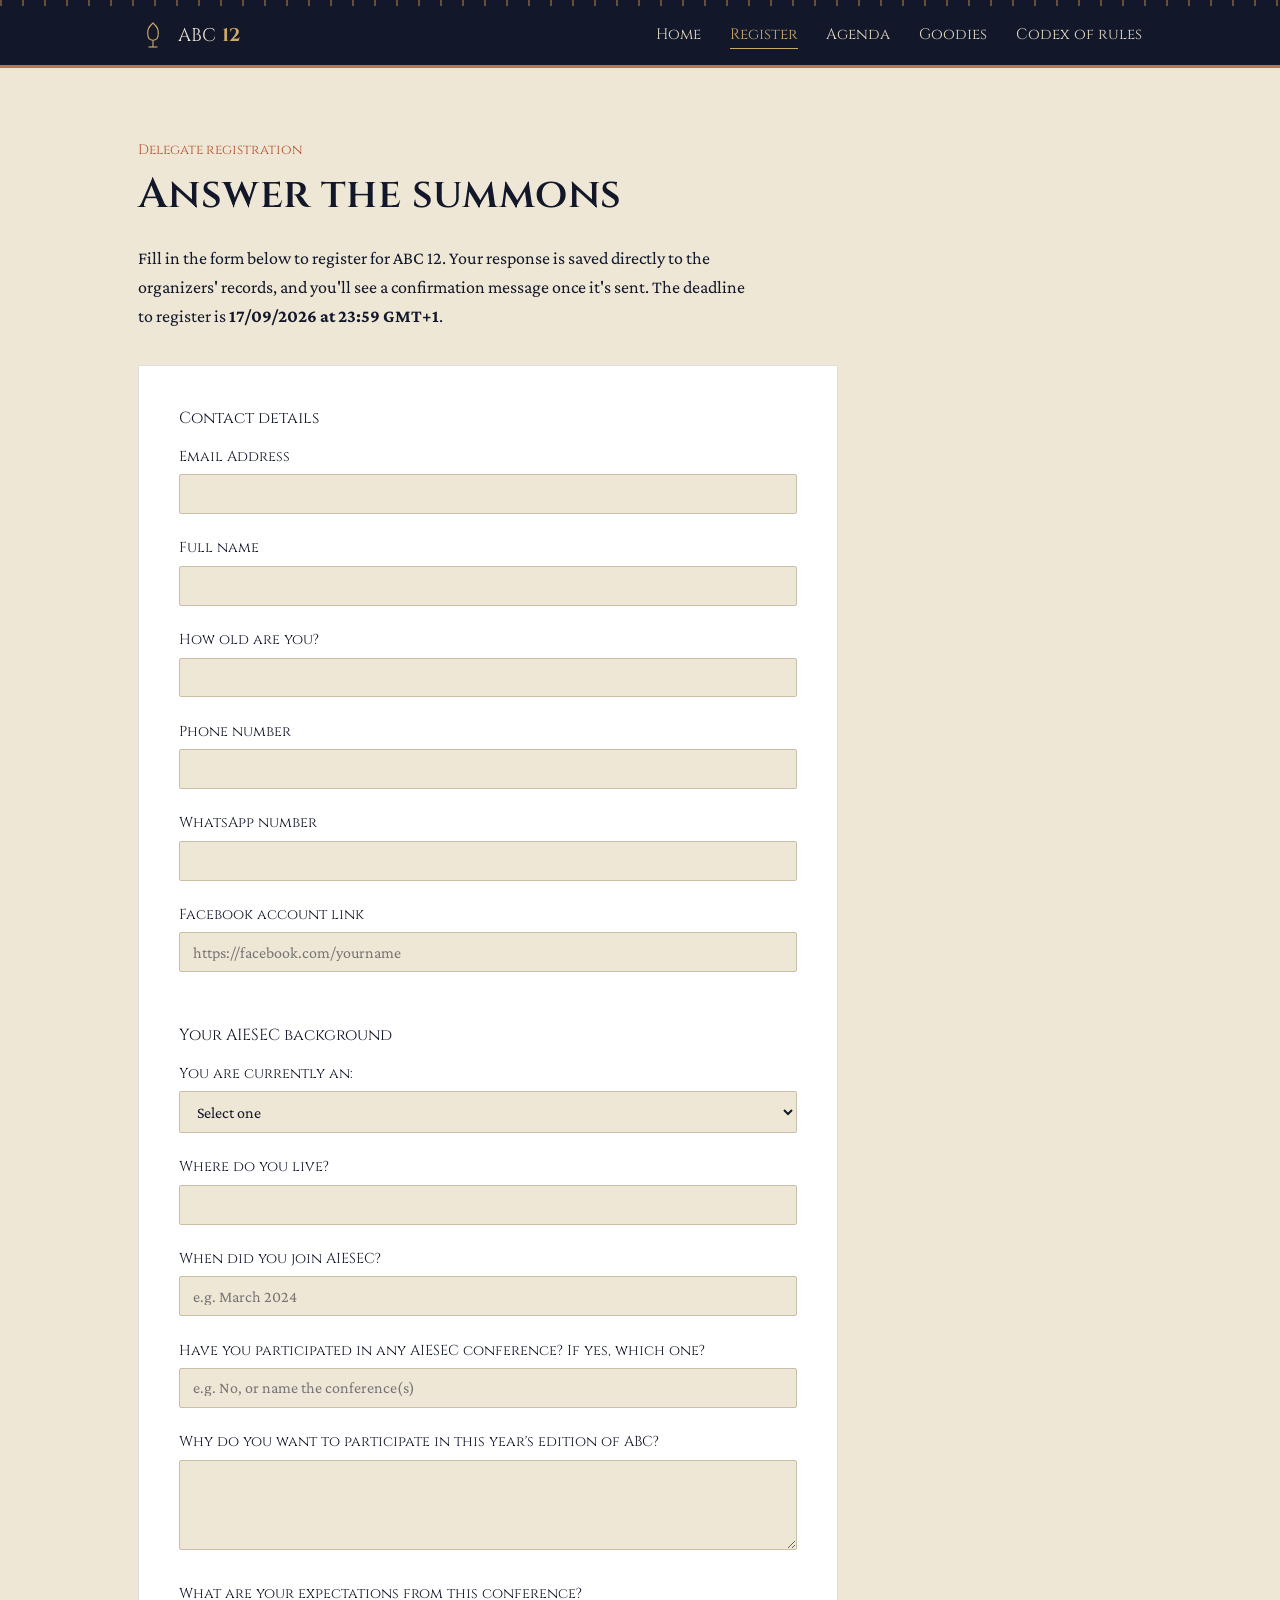
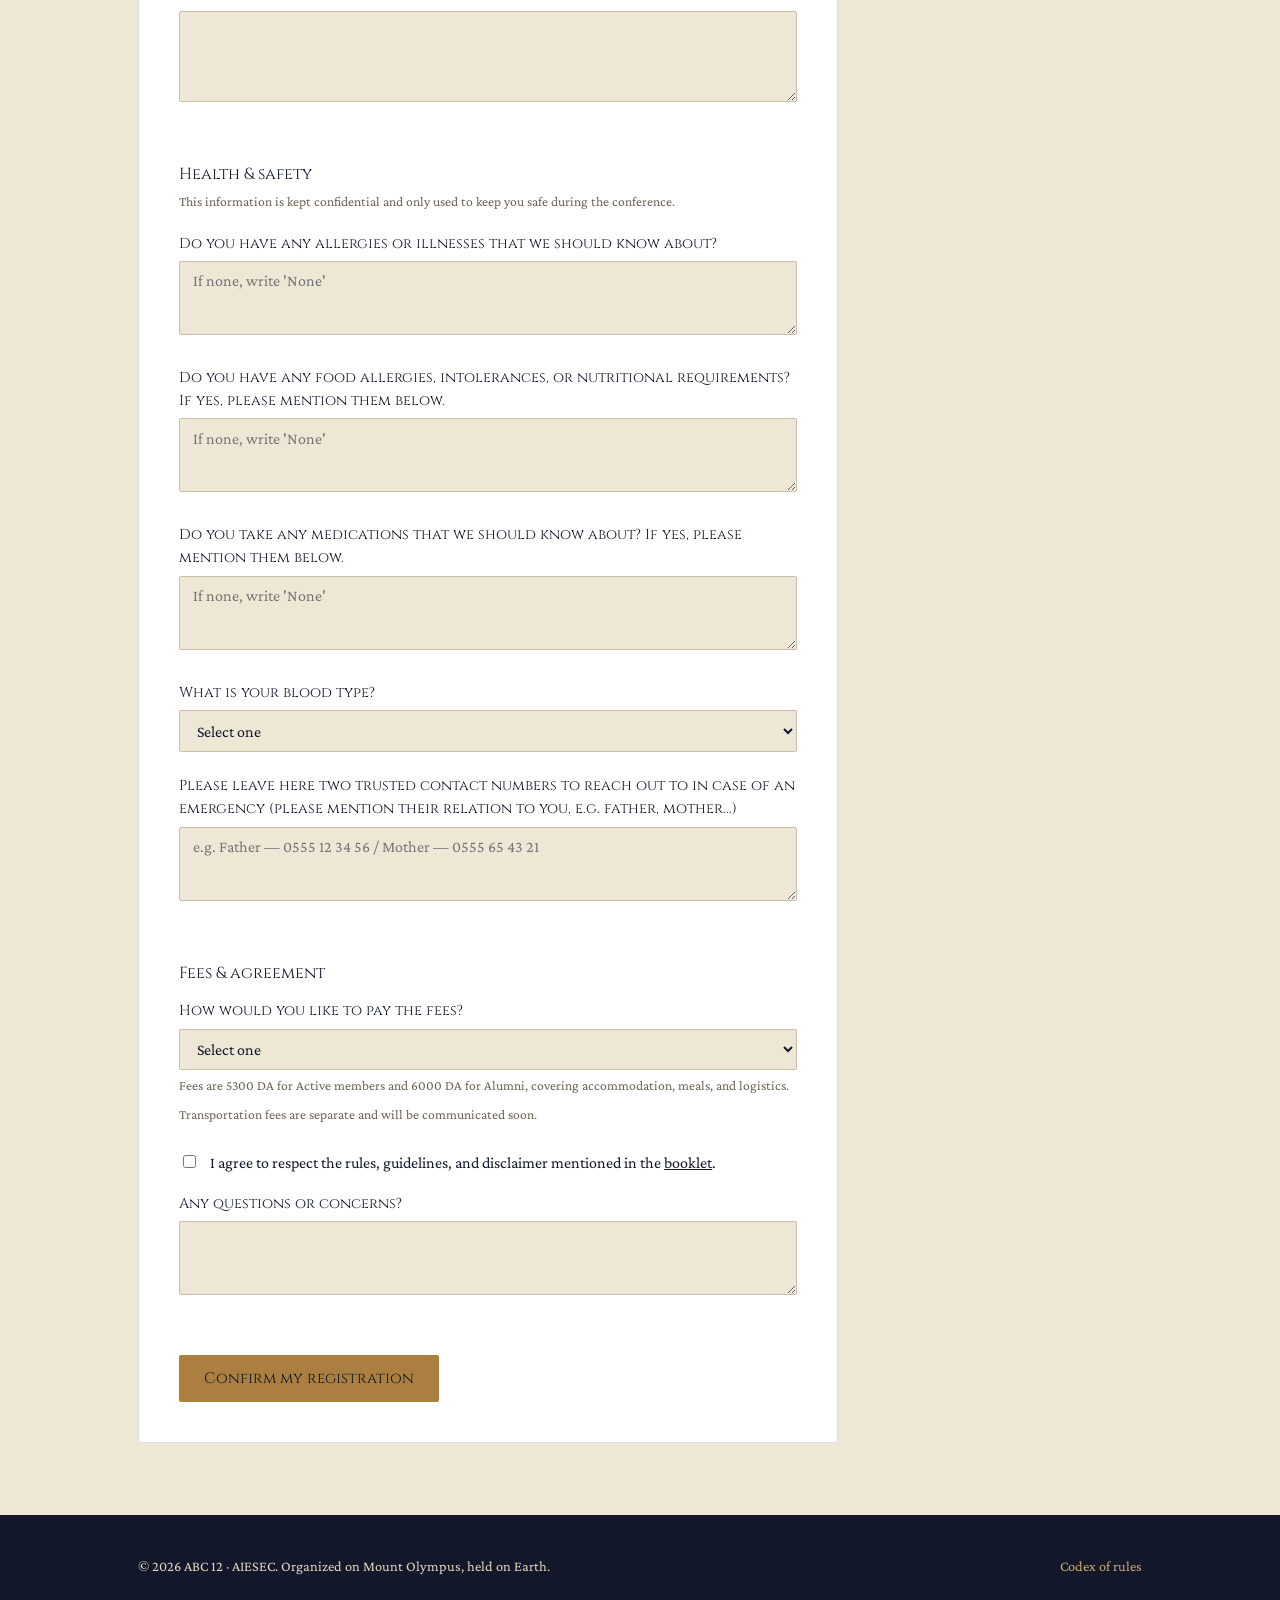
==== register.html @ e1f5e0d1 "Add files via upload" ====
<!DOCTYPE html>
<html lang="en">
<head>
<meta charset="UTF-8">
<meta name="viewport" content="width=device-width, initial-scale=1.0">
<title>Register — ABC 12</title>
<meta name="description" content="Register as a delegate for ABC 12: personal details, AIESEC background, health and emergency info, and your agreement to the booklet's rules.">
<link rel="preconnect" href="https://fonts.googleapis.com">
<link href="https://fonts.googleapis.com/css2?family=Cinzel:wght@500;600;700&family=Crimson+Pro:ital,wght@0,400;0,500;1,400&display=swap" rel="stylesheet">
<link rel="stylesheet" href="style.css">
</head>
<body>

<header class="site-header">
  <div class="frieze-bar"></div>
  <div class="nav-row">
    <a href="index.html" class="brand">
      <svg width="30" height="30" viewBox="0 0 40 40" fill="none" xmlns="http://www.w3.org/2000/svg">
        <path d="M20 4C13 10 13 14 13 18C13 24 16 27 20 27C24 27 27 24 27 18C27 14 27 10 20 4Z" stroke="#cda868" stroke-width="1.5"/>
        <path d="M20 27V36" stroke="#cda868" stroke-width="1.5"/>
        <path d="M14 36H26" stroke="#cda868" stroke-width="1.5"/>
      </svg>
      <span class="brand-name">ABC <strong>12</strong></span>
    </a>
    <button class="nav-toggle" aria-expanded="false" aria-controls="primary-nav">Menu</button>
    <ul class="nav-links" id="primary-nav">
      <li><a href="index.html">Home</a></li>
      <li><a href="register.html" aria-current="page">Register</a></li>
      <li><a href="agenda.html">Agenda</a></li>
      <li><a href="store.html">Goodies</a></li>
      <li><a href="rules.html">Codex of rules</a></li>
    </ul>
  </div>
</header>

<section>
  <div class="container">
    <div class="section-head">
      <span class="eyebrow">Delegate registration</span>
      <h1 style="font-size:clamp(1.8rem,4vw,2.6rem);">Answer the summons</h1>
      <p>Fill in the form below to register for ABC 12. Your response is saved directly to the organizers' records, and you'll see a confirmation message once it's sent. The deadline to register is <strong>17/09/2026 at 23:59 GMT+1</strong>.</p>
    </div>

    <form id="registration-form" class="form-card" novalidate>

      <fieldset>
        <legend>Contact details</legend>
        <div class="field">
          <label for="email">Email Address</label>
          <input type="email" id="email" name="email" required autocomplete="email">
        </div>
        <div class="field">
          <label for="fullName">Full name</label>
          <input type="text" id="fullName" name="fullName" required autocomplete="name">
        </div>
        <div class="field">
          <label for="age">How old are you?</label>
          <input type="number" id="age" name="age" min="15" max="99" required inputmode="numeric">
        </div>
        <div class="field">
          <label for="phone">Phone number</label>
          <input type="tel" id="phone" name="phone" required autocomplete="tel">
        </div>
        <div class="field">
          <label for="whatsapp">WhatsApp number</label>
          <input type="tel" id="whatsapp" name="whatsapp" required>
        </div>
        <div class="field">
          <label for="facebook">Facebook account link</label>
          <input type="text" id="facebook" name="facebook" placeholder="https://facebook.com/yourname" required>
        </div>
      </fieldset>

      <fieldset>
        <legend>Your AIESEC background</legend>
        <div class="field">
          <label for="currentStatus">You are currently an:</label>
          <select id="currentStatus" name="currentStatus" required>
            <option value="" disabled selected>Select one</option>
            <option value="Active Member">Active Member</option>
            <option value="Team Leader/Manager">Team Leader/Manager</option>
            <option value="Local Committee President/Vice President">Local Committee President/Vice President</option>
            <option value="Alumnus/Alumna">Alumnus/Alumna</option>
            <option value="Other">Other</option>
          </select>
        </div>
        <div class="field">
          <label for="location">Where do you live?</label>
          <input type="text" id="location" name="location" required>
        </div>
        <div class="field">
          <label for="joinDate">When did you join AIESEC?</label>
          <input type="text" id="joinDate" name="joinDate" placeholder="e.g. March 2024" required>
        </div>
        <div class="field">
          <label for="previousConference">Have you participated in any AIESEC conference? If yes, which one?</label>
          <input type="text" id="previousConference" name="previousConference" placeholder="e.g. No, or name the conference(s)">
        </div>
        <div class="field">
          <label for="whyParticipate">Why do you want to participate in this year's edition of ABC?</label>
          <textarea id="whyParticipate" name="whyParticipate" rows="4" required></textarea>
        </div>
        <div class="field">
          <label for="expectations">What are your expectations from this conference?</label>
          <textarea id="expectations" name="expectations" rows="4" required></textarea>
        </div>
      </fieldset>

      <fieldset>
        <legend>Health &amp; safety</legend>
        <p class="hint" style="margin-top:-0.6rem; margin-bottom:1.2rem;">This information is kept confidential and only used to keep you safe during the conference.</p>
        <div class="field">
          <label for="allergiesIllnesses">Do you have any allergies or illnesses that we should know about?</label>
          <textarea id="allergiesIllnesses" name="allergiesIllnesses" rows="3" placeholder="If none, write 'None'"></textarea>
        </div>
        <div class="field">
          <label for="foodAllergies">Do you have any food allergies, intolerances, or nutritional requirements? If yes, please mention them below.</label>
          <textarea id="foodAllergies" name="foodAllergies" rows="3" placeholder="If none, write 'None'"></textarea>
        </div>
        <div class="field">
          <label for="medications">Do you take any medications that we should know about? If yes, please mention them below.</label>
          <textarea id="medications" name="medications" rows="3" placeholder="If none, write 'None'"></textarea>
        </div>
        <div class="field">
          <label for="bloodType">What is your blood type?</label>
          <select id="bloodType" name="bloodType">
            <option value="" disabled selected>Select one</option>
            <option value="A+">A+</option>
            <option value="A-">A-</option>
            <option value="B+">B+</option>
            <option value="B-">B-</option>
            <option value="AB+">AB+</option>
            <option value="AB-">AB-</option>
            <option value="O+">O+</option>
            <option value="O-">O-</option>
            <option value="I don't know">I don't know</option>
          </select>
        </div>
        <div class="field">
          <label for="emergencyContacts">Please leave here two trusted contact numbers to reach out to in case of an emergency (please mention their relation to you, e.g. father, mother...)</label>
          <textarea id="emergencyContacts" name="emergencyContacts" rows="3" required placeholder="e.g. Father — 0555 12 34 56 / Mother — 0555 65 43 21"></textarea>
        </div>
      </fieldset>

      <fieldset>
        <legend>Fees &amp; agreement</legend>
        <div class="field">
          <label for="paymentMethod">How would you like to pay the fees?</label>
          <select id="paymentMethod" name="paymentMethod" required>
            <option value="" disabled selected>Select one</option>
            <option value="Cash on arrival">Cash on arrival</option>
            <option value="Bank / CCP transfer">Bank / CCP transfer</option>
            <option value="Other">Other (we'll follow up)</option>
          </select>
          <span class="hint">Fees are 5300 DA for Active members and 6000 DA for Alumni, covering accommodation, meals, and logistics. Transportation fees are separate and will be communicated soon.</span>
        </div>
        <div class="check-row">
          <input type="checkbox" id="agreeRules" name="agreeRules" value="Yes" required>
          <label for="agreeRules">I agree to respect the rules, guidelines, and disclaimer mentioned in the <a href="https://canva.link/16y2qtwzbtka6yv" target="_blank" rel="noopener">booklet</a>.</label>
        </div>
        <div class="field">
          <label for="questionsConcerns">Any questions or concerns?</label>
          <textarea id="questionsConcerns" name="questionsConcerns" rows="3"></textarea>
        </div>
      </fieldset>

      <button type="submit" class="btn btn-primary">Confirm my registration</button>
      <p id="register-status" class="form-status" role="status" aria-live="polite"></p>
    </form>
  </div>
</section>

<footer class="site-footer">
  <div class="container">
    <span>© 2026 ABC 12 · AIESEC. Organized on Mount Olympus, held on Earth.</span>
    <span><a href="rules.html">Codex of rules</a></span>
  </div>
</footer>

<script src="script.js"></script>
</body>
</html>
---- style.css ----
/* ============================================================
   ABC CONFERENCE — "TWELVE LABORS" DESIGN SYSTEM
   ============================================================ */

:root {
  /* Color */
  --ink: #12182a;          /* near-black Aegean night */
  --ink-soft: #1f2a44;     /* lighter navy for panels */
  --marble: #efe7d6;       /* aged marble / parchment */
  --marble-dim: #e2d8c1;
  --bronze: #ab7f3f;       /* bronze / gold leaf */
  --bronze-light: #cda868;
  --clay: #b5502d;         /* attic pottery terracotta, used sparingly */
  --laurel: #4c5c3c;       /* olive laurel green */
  --ink-line: rgba(18, 24, 42, 0.14);
  --marble-line: rgba(239, 231, 214, 0.18);

  /* Type */
  --font-display: "Cinzel", "Times New Roman", serif;
  --font-body: "Crimson Pro", Georgia, serif;
  --font-ui: "Cinzel", serif;

  /* Layout */
  --max-width: 1100px;
  --gutter: clamp(1.25rem, 4vw, 3rem);
  --radius: 2px;
}

* { box-sizing: border-box; }

html {
  scroll-behavior: smooth;
}

@media (prefers-reduced-motion: reduce) {
  html { scroll-behavior: auto; }
  * { animation-duration: 0.01ms !important; transition-duration: 0.01ms !important; }
}

body {
  margin: 0;
  background: var(--marble);
  color: var(--ink);
  font-family: var(--font-body);
  font-size: 1.125rem;
  line-height: 1.6;
  -webkit-font-smoothing: antialiased;
}

h1, h2, h3, h4 {
  font-family: var(--font-display);
  font-weight: 600;
  line-height: 1.15;
  margin: 0 0 0.6em 0;
  letter-spacing: 0.01em;
}

h1 { font-size: clamp(2.2rem, 5vw, 3.6rem); }
h2 { font-size: clamp(1.6rem, 3vw, 2.3rem); }
h3 { font-size: 1.35rem; }

p { max-width: 68ch; }

a { color: inherit; }

.container {
  max-width: var(--max-width);
  margin: 0 auto;
  padding: 0 var(--gutter);
}

/* ---------------- Header / Frieze Nav ---------------- */

.site-header {
  background: var(--ink);
  color: var(--marble);
  border-bottom: 3px solid var(--bronze);
  position: sticky;
  top: 0;
  z-index: 40;
}

.frieze-bar {
  height: 6px;
  background: repeating-linear-gradient(
    90deg,
    var(--bronze) 0px, var(--bronze) 2px,
    transparent 2px, transparent 22px
  );
  opacity: 0.55;
}

.nav-row {
  display: flex;
  align-items: center;
  justify-content: space-between;
  padding: 0.9rem var(--gutter);
  max-width: var(--max-width);
  margin: 0 auto;
  gap: 1rem;
}

.brand {
  display: flex;
  align-items: center;
  gap: 0.6rem;
  text-decoration: none;
  color: var(--marble);
  font-family: var(--font-ui);
  font-size: 1.15rem;
  letter-spacing: 0.02em;
}

.brand svg { flex-shrink: 0; }

.brand-name strong { color: var(--bronze-light); }

.nav-links {
  display: flex;
  gap: 1.8rem;
  list-style: none;
  margin: 0;
  padding: 0;
  font-family: var(--font-ui);
  font-size: 0.95rem;
}

.nav-links a {
  text-decoration: none;
  color: var(--marble-dim);
  border-bottom: 1px solid transparent;
  padding-bottom: 3px;
  transition: color 0.15s ease, border-color 0.15s ease;
}

.nav-links a:hover,
.nav-links a:focus-visible {
  color: var(--bronze-light);
  border-color: var(--bronze-light);
}

.nav-links a[aria-current="page"] {
  color: var(--bronze-light);
  border-color: var(--bronze-light);
}

.nav-toggle {
  display: none;
  background: none;
  border: 1px solid var(--marble-line);
  color: var(--marble);
  padding: 0.4rem 0.6rem;
  font-family: var(--font-ui);
  border-radius: var(--radius);
}

@media (max-width: 720px) {
  .nav-toggle { display: inline-block; }
  .nav-links {
    display: none;
    flex-direction: column;
    gap: 1rem;
    padding: 1rem var(--gutter) 1.4rem;
  }
  .nav-links.open { display: flex; }
}

/* ---------------- Hero ---------------- */

.hero {
  position: relative;
  background: linear-gradient(180deg, #0d1120 0%, var(--ink) 55%, var(--ink-soft) 100%);
  color: var(--marble);
  overflow: hidden;
  padding: clamp(3rem, 8vw, 6rem) 0 clamp(4rem, 10vw, 7rem);
}

.hero-inner {
  max-width: var(--max-width);
  margin: 0 auto;
  padding: 0 var(--gutter);
  position: relative;
  z-index: 2;
}

.hero-eyebrow-mark {
  display: inline-flex;
  align-items: center;
  gap: 0.5rem;
  color: var(--bronze-light);
  font-family: var(--font-ui);
  font-size: 0.85rem;
  margin-bottom: 1.2rem;
}

.hero h1 { max-width: 16ch; color: var(--marble); }

.hero .lede {
  color: var(--marble-dim);
  font-size: 1.25rem;
  max-width: 52ch;
  margin-top: 1rem;
}

.hero-actions {
  display: flex;
  gap: 1rem;
  flex-wrap: wrap;
  margin-top: 2rem;
}

.columns-row {
  position: absolute;
  bottom: 0; left: 0; right: 0;
  height: 46%;
  display: flex;
  justify-content: space-between;
  opacity: 0.5;
  pointer-events: none;
}

.columns-row svg { height: 100%; width: auto; }

/* ---------------- Buttons ---------------- */

.btn {
  display: inline-flex;
  align-items: center;
  gap: 0.5rem;
  font-family: var(--font-ui);
  font-size: 0.95rem;
  padding: 0.75rem 1.5rem;
  border-radius: var(--radius);
  text-decoration: none;
  border: 1px solid transparent;
  cursor: pointer;
  transition: transform 0.12s ease, background 0.15s ease, color 0.15s ease;
}

.btn:active { transform: translateY(1px); }

.btn-primary {
  background: var(--bronze);
  color: var(--ink);
}
.btn-primary:hover { background: var(--bronze-light); }

.btn-ghost {
  background: transparent;
  border-color: var(--marble-line);
  color: var(--marble);
}
.btn-ghost:hover { border-color: var(--bronze-light); color: var(--bronze-light); }

.btn-outline-dark {
  background: transparent;
  border-color: var(--ink);
  color: var(--ink);
}
.btn-outline-dark:hover { background: var(--ink); color: var(--marble); }

/* ---------------- Sections ---------------- */

section { padding: clamp(2.5rem, 6vw, 4.5rem) 0; }

.section-alt {
  background: var(--marble-dim);
}

.section-dark {
  background: var(--ink);
  color: var(--marble);
}
.section-dark p { color: var(--marble-dim); }
.section-dark h2, .section-dark h3 { color: var(--marble); }

.eyebrow {
  font-family: var(--font-ui);
  font-size: 0.85rem;
  color: var(--clay);
  display: block;
  margin-bottom: 0.6rem;
}

.section-head {
  max-width: 62ch;
  margin-bottom: 2.2rem;
}

/* ---------------- Cards / Grid ---------------- */

.grid {
  display: grid;
  gap: 1.5rem;
}
.grid-3 { grid-template-columns: repeat(3, 1fr); }
.grid-2 { grid-template-columns: repeat(2, 1fr); }

@media (max-width: 800px) {
  .grid-3, .grid-2 { grid-template-columns: 1fr; }
}

.card {
  background: var(--marble);
  border: 1px solid var(--ink-line);
  padding: 1.6rem;
  border-radius: var(--radius);
}

.section-dark .card {
  background: var(--ink-soft);
  border-color: var(--marble-line);
}

.card h3 { margin-bottom: 0.5rem; }
.card p { margin-bottom: 0; font-size: 1rem; }

/* ---------------- Forms ---------------- */

.form-card {
  background: #fff;
  border: 1px solid var(--ink-line);
  padding: clamp(1.5rem, 4vw, 2.5rem);
  border-radius: var(--radius);
  max-width: 700px;
}

fieldset {
  border: none;
  padding: 0;
  margin: 0 0 1.8rem 0;
}

legend {
  font-family: var(--font-ui);
  font-size: 1rem;
  color: var(--ink);
  padding: 0;
  margin-bottom: 0.8rem;
}

.field { margin-bottom: 1.4rem; }

label {
  display: block;
  font-family: var(--font-ui);
  font-size: 0.9rem;
  margin-bottom: 0.4rem;
  color: var(--ink);
}

.hint {
  font-size: 0.85rem;
  color: #6b6252;
  margin-top: 0.3rem;
}

input[type="text"],
input[type="email"],
input[type="tel"],
input[type="number"],
select,
textarea {
  width: 100%;
  font-family: var(--font-body);
  font-size: 1rem;
  padding: 0.65rem 0.8rem;
  border: 1px solid #c9bfa6;
  border-radius: var(--radius);
  background: var(--marble);
  color: var(--ink);
}

input:focus-visible, select:focus-visible, textarea:focus-visible,
a:focus-visible, button:focus-visible {
  outline: 2px solid var(--clay);
  outline-offset: 2px;
}

.choice-row {
  display: flex;
  gap: 1rem;
  flex-wrap: wrap;
}

.choice {
  flex: 1 1 200px;
  border: 1px solid #c9bfa6;
  border-radius: var(--radius);
  padding: 0.9rem 1rem;
  display: flex;
  align-items: flex-start;
  gap: 0.7rem;
  cursor: pointer;
  background: var(--marble);
}

.choice input { margin-top: 0.25rem; }

.choice strong { display: block; font-family: var(--font-ui); font-size: 0.95rem; }
.choice span.detail { display: block; font-size: 0.85rem; color: #6b6252; margin-top: 0.15rem; }

.choice:has(input:checked) {
  border-color: var(--clay);
  background: #fbf3e6;
}

.check-row {
  display: flex;
  gap: 0.7rem;
  align-items: flex-start;
  margin-bottom: 1rem;
}
.check-row input { margin-top: 0.3rem; }
.check-row label { font-family: var(--font-body); font-size: 1rem; margin-bottom: 0; }

.form-status {
  margin-top: 1.2rem;
  padding: 0.9rem 1rem;
  border-radius: var(--radius);
  font-size: 0.95rem;
  display: none;
}
.form-status.visible { display: block; }
.form-status.success { background: #eaf0e4; border: 1px solid var(--laurel); color: #3a4830; }
.form-status.error { background: #f6e6e0; border: 1px solid var(--clay); color: #7a3018; }
.form-status.loading { background: var(--marble-dim); border: 1px solid var(--ink-line); }

/* ---------------- Agenda path ---------------- */

.labor-path {
  display: grid;
  gap: 1.4rem;
}

.labor {
  display: grid;
  grid-template-columns: 72px 1fr;
  gap: 1.2rem;
  align-items: start;
  position: relative;
  padding-bottom: 1.4rem;
  border-bottom: 1px solid var(--ink-line);
}
.labor:last-child { border-bottom: none; }

.labor-medal {
  width: 56px;
  height: 56px;
  border-radius: 50%;
  border: 2px solid var(--bronze);
  display: flex;
  align-items: center;
  justify-content: center;
  font-family: var(--font-display);
  font-size: 1.1rem;
  color: var(--bronze);
  background: var(--ink);
  flex-shrink: 0;
}

.labor-time {
  font-family: var(--font-ui);
  font-size: 0.82rem;
  color: var(--clay);
  display: block;
  margin-bottom: 0.2rem;
}

.labor h3 { margin-bottom: 0.3rem; }
.labor p { margin-bottom: 0; font-size: 1rem; }

.day-toggle {
  display: inline-flex;
  border: 1px solid var(--ink);
  border-radius: var(--radius);
  overflow: hidden;
  margin-bottom: 2rem;
}

.day-toggle button {
  font-family: var(--font-ui);
  font-size: 0.9rem;
  padding: 0.6rem 1.4rem;
  background: transparent;
  border: none;
  cursor: pointer;
  color: var(--ink);
}

.day-toggle button.active {
  background: var(--ink);
  color: var(--marble);
}

/* ---------------- Store ---------------- */

.item-card {
  background: #fff;
  border: 1px solid var(--ink-line);
  border-radius: var(--radius);
  overflow: hidden;
  display: flex;
  flex-direction: column;
}

.item-art {
  aspect-ratio: 4/3;
  background: linear-gradient(135deg, var(--ink) 0%, var(--ink-soft) 100%);
  display: flex;
  align-items: center;
  justify-content: center;
  color: var(--bronze-light);
}

.item-body { padding: 1.1rem 1.2rem 1.3rem; display: flex; flex-direction: column; gap: 0.4rem; flex: 1; }
.item-price { font-family: var(--font-ui); color: var(--clay); font-size: 1rem; }
.item-body p { font-size: 0.95rem; margin: 0; }

.qty-row {
  margin-top: auto;
  display: flex;
  align-items: center;
  gap: 0.6rem;
  padding-top: 0.8rem;
}
.qty-row label { margin: 0; font-size: 0.85rem; }
.qty-row input { width: 4.5rem; }

/* ---------------- Footer ---------------- */

.site-footer {
  background: var(--ink);
  color: var(--marble-dim);
  padding: 2.5rem 0;
  font-size: 0.9rem;
}
.site-footer .container {
  display: flex;
  justify-content: space-between;
  flex-wrap: wrap;
  gap: 1rem;
}
.site-footer a { color: var(--bronze-light); text-decoration: none; }

/* ---------------- Utility ---------------- */

.text-center { text-align: center; margin-left: auto; margin-right: auto; }
.mt-0 { margin-top: 0; }
.visually-hidden {
  position: absolute; width: 1px; height: 1px; overflow: hidden;
  clip: rect(0,0,0,0); white-space: nowrap; border: 0; padding: 0; margin: -1px;
}
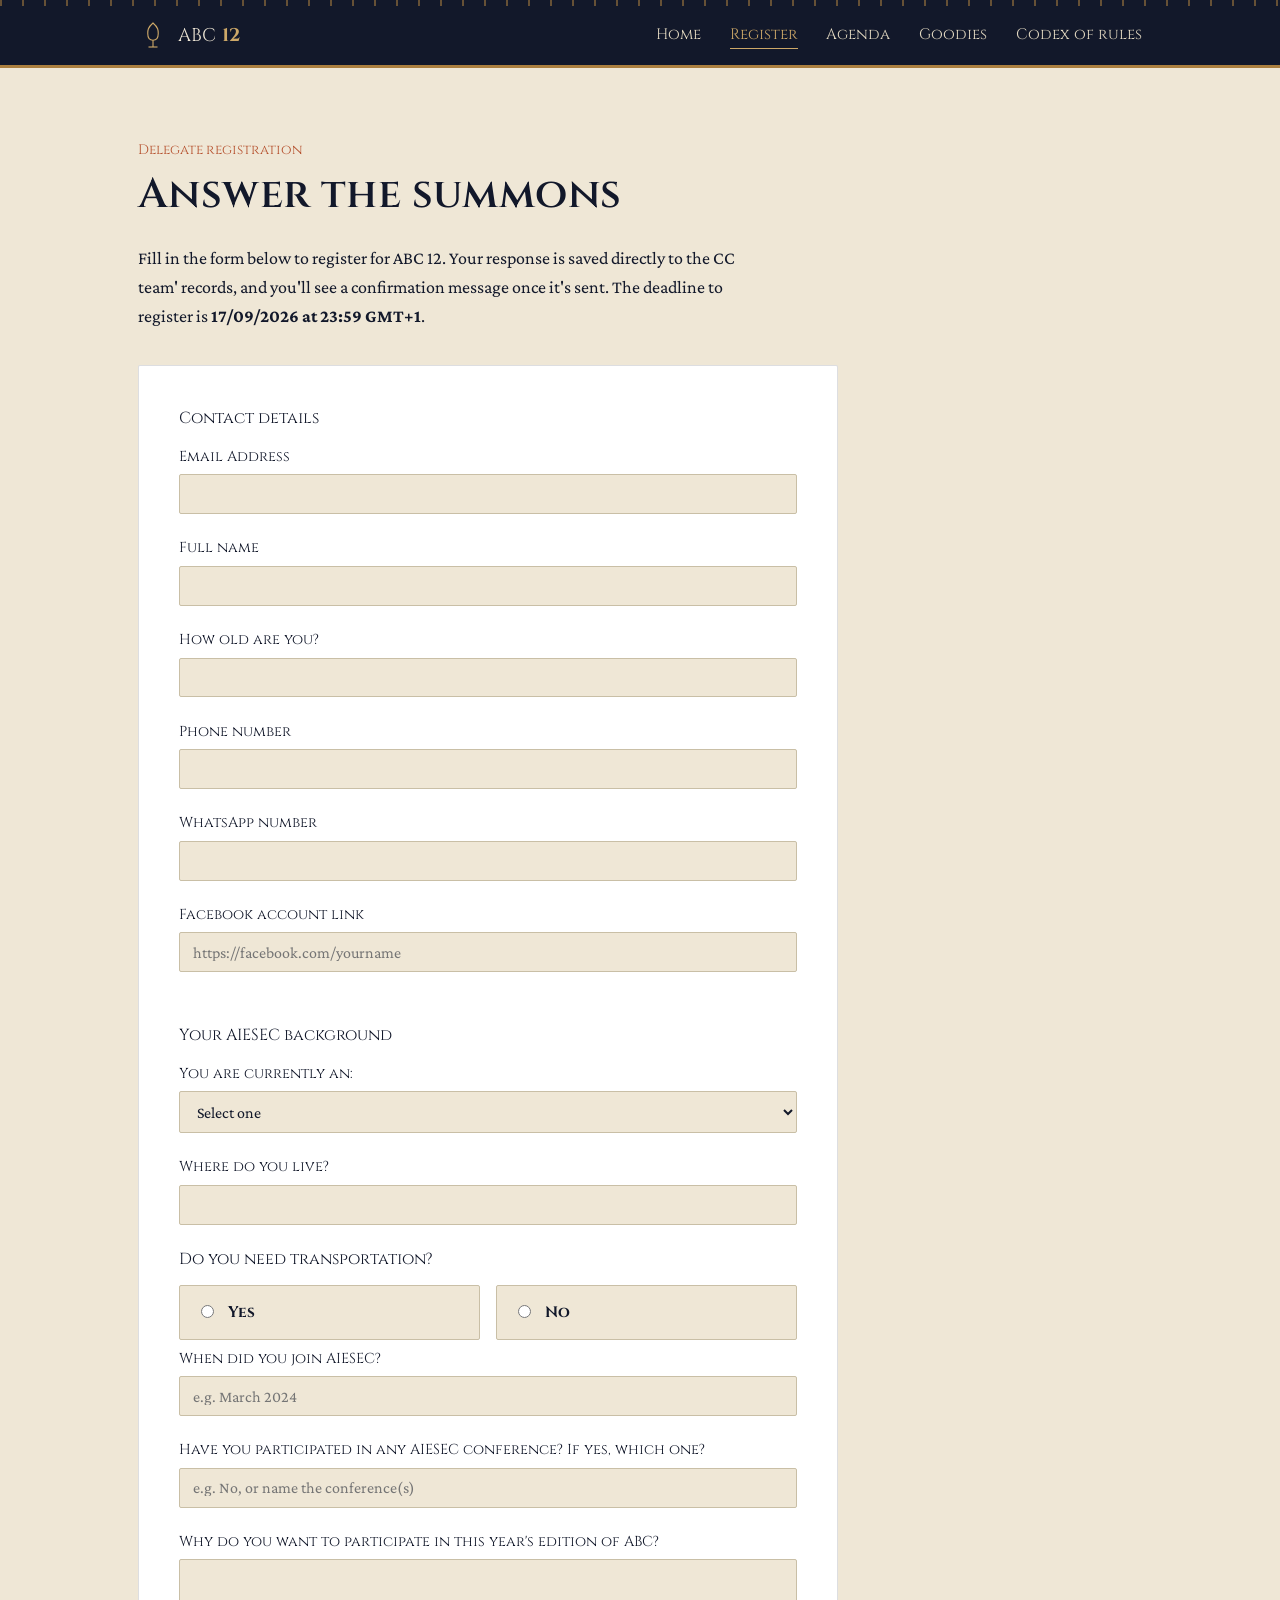
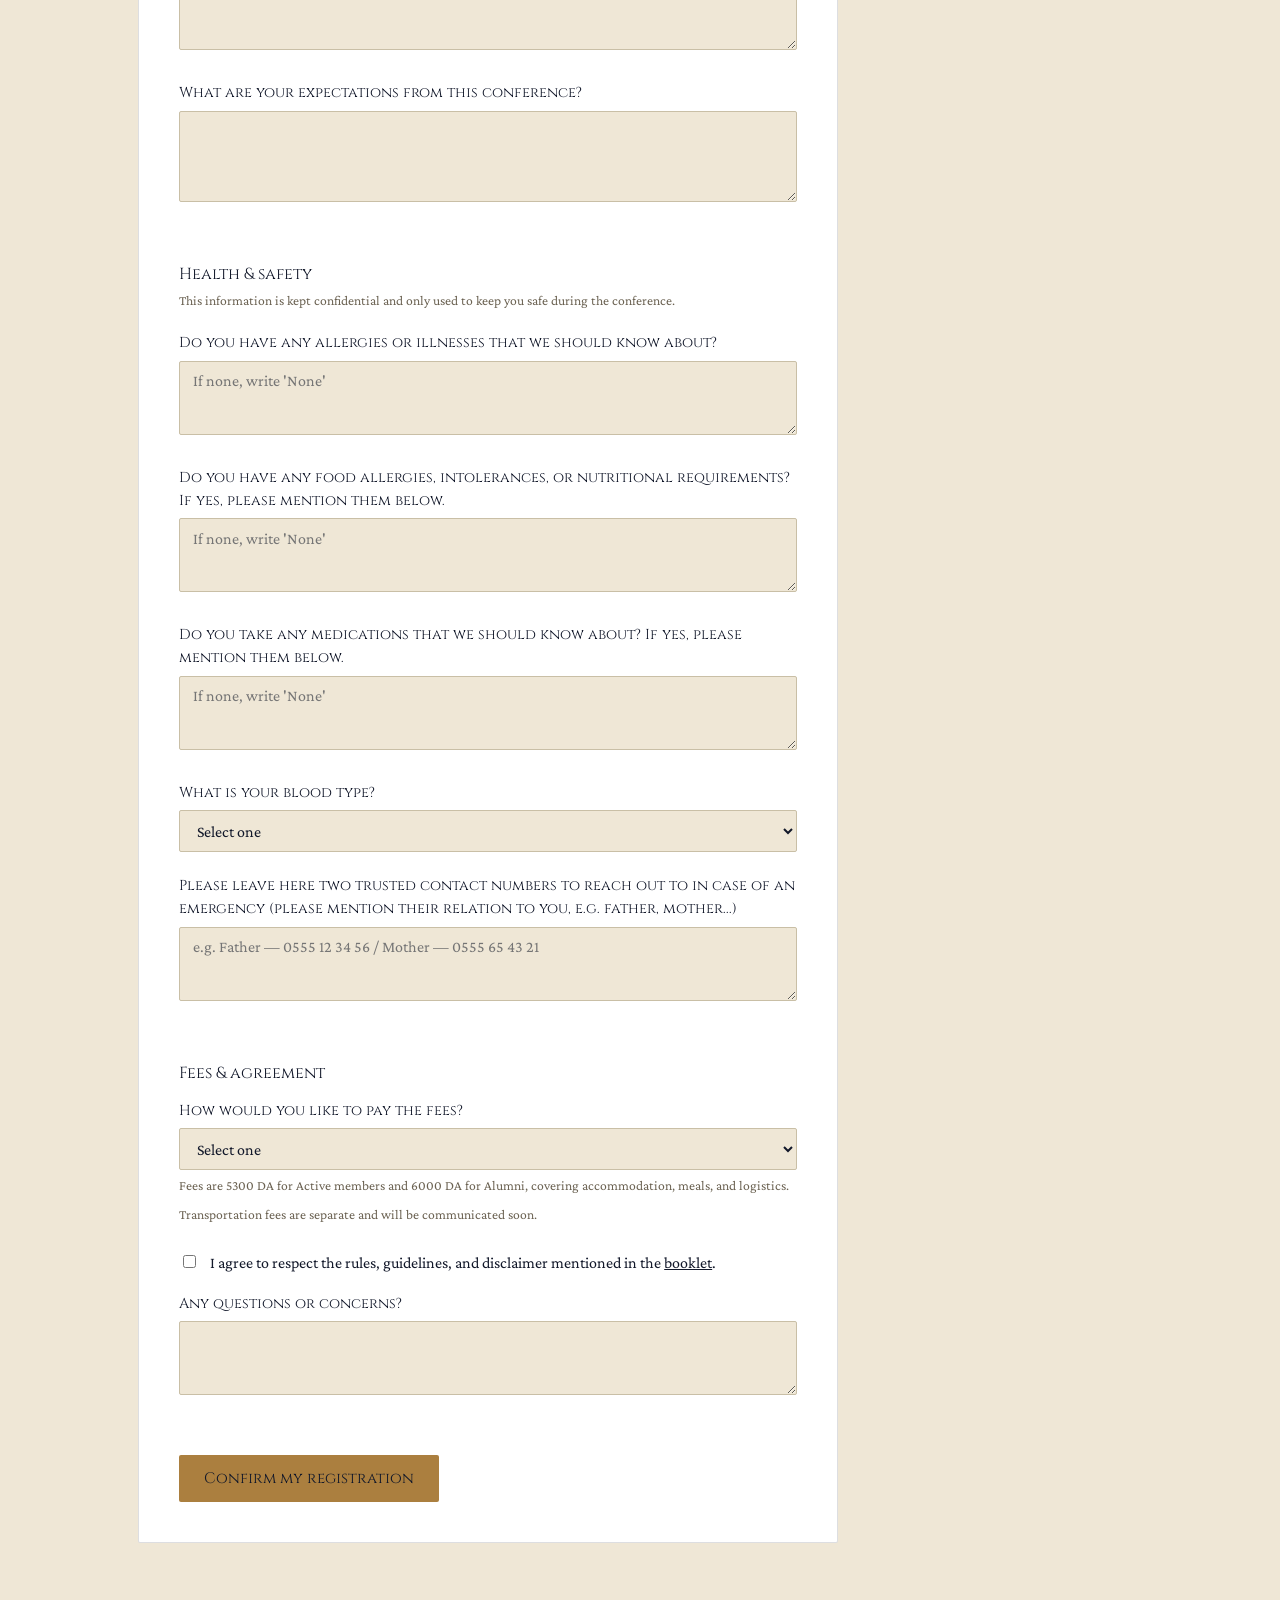
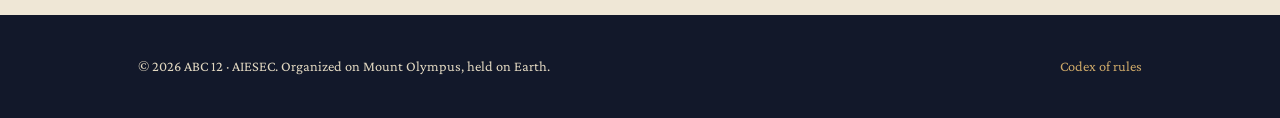
==== commit 5df0c222: "Update register.html" ====
--- a/register.html
+++ b/register.html
@@ -38,7 +38,7 @@
     <div class="section-head">
       <span class="eyebrow">Delegate registration</span>
       <h1 style="font-size:clamp(1.8rem,4vw,2.6rem);">Answer the summons</h1>
-      <p>Fill in the form below to register for ABC 12. Your response is saved directly to the organizers' records, and you'll see a confirmation message once it's sent. The deadline to register is <strong>17/09/2026 at 23:59 GMT+1</strong>.</p>
+      <p>Fill in the form below to register for ABC 12. Your response is saved directly to the CC team' records, and you'll see a confirmation message once it's sent. The deadline to register is <strong>17/09/2026 at 23:59 GMT+1</strong>.</p>
     </div>
 
     <form id="registration-form" class="form-card" novalidate>
@@ -85,9 +85,23 @@
           </select>
         </div>
         <div class="field">
+                  <div class="field">
           <label for="location">Where do you live?</label>
           <input type="text" id="location" name="location" required>
         </div>
+        <fieldset style="margin-bottom:0;">
+          <legend>Do you need transportation?</legend>
+          <div class="choice-row" role="radiogroup" aria-label="Do you need transportation?">
+            <label class="choice">
+              <input type="radio" name="needsTransport" value="Yes" required>
+              <span><strong>Yes</strong></span>
+            </label>
+            <label class="choice">
+              <input type="radio" name="needsTransport" value="No">
+              <span><strong>No</strong></span>
+            </label>
+          </div>
+        </fieldset>
         <div class="field">
           <label for="joinDate">When did you join AIESEC?</label>
           <input type="text" id="joinDate" name="joinDate" placeholder="e.g. March 2024" required>
@@ -164,9 +178,43 @@
         </div>
       </fieldset>
 
-      <button type="submit" class="btn btn-primary">Confirm my registration</button>
+            <button type="submit" class="btn btn-primary">Confirm my registration</button>
       <p id="register-status" class="form-status" role="status" aria-live="polite"></p>
     </form>
+
+    <div id="confirmation-panel" class="confirmation-panel" style="display:none;">
+      <div class="confirmation-head">
+        <span class="confirmation-check" aria-hidden="true">
+          <svg width="22" height="22" viewBox="0 0 24 24" fill="none"><path d="M5 13l4 4L19 7" stroke="#fff" stroke-width="2.4" stroke-linecap="round" stroke-linejoin="round"/></svg>
+        </span>
+        <div>
+          <h2 style="margin-bottom:0.1rem;">Registration confirmed</h2>
+          <span class="confirmation-code" id="conf-code"></span>
+        </div>
+      </div>
+
+      <p>Thank you for answering the summons. Please keep this confirmation — print it, save it as a PDF, or take a screenshot — and bring it with you to check-in.</p>
+
+      <table class="confirmation-table">
+        <tbody>
+          <tr><th>Full name</th><td id="conf-fullName"></td></tr>
+          <tr><th>Email</th><td id="conf-email"></td></tr>
+          <tr><th>Phone</th><td id="conf-phone"></td></tr>
+          <tr><th>Needs transportation</th><td id="conf-needsTransport"></td></tr>
+          <tr><th>Payment method</th><td id="conf-paymentMethod"></td></tr>
+          <tr><th>Dates</th><td>24, 25 &amp; 26 September 2026</td></tr>
+          <tr><th>Venue</th><td>Auberge de Jeunesse Djurdjura — Ain El Hammam (ex Michelet)</td></tr>
+          <tr><th>Fee</th><td>5300 DA (Active members) / 6000 DA (Alumni), payable as selected above</td></tr>
+        </tbody>
+      </table>
+
+      <p class="hint">Questions? Contact Farah Habili — 0552088152 — farah.habili@aiesec.net</p>
+
+      <div class="confirmation-actions">
+        <button type="button" class="btn btn-primary" onclick="window.print()">Print / save as PDF</button>
+        <a href="index.html" class="btn btn-outline-dark">Back to home</a>
+      </div>
+    </div>
   </div>
 </section>
 
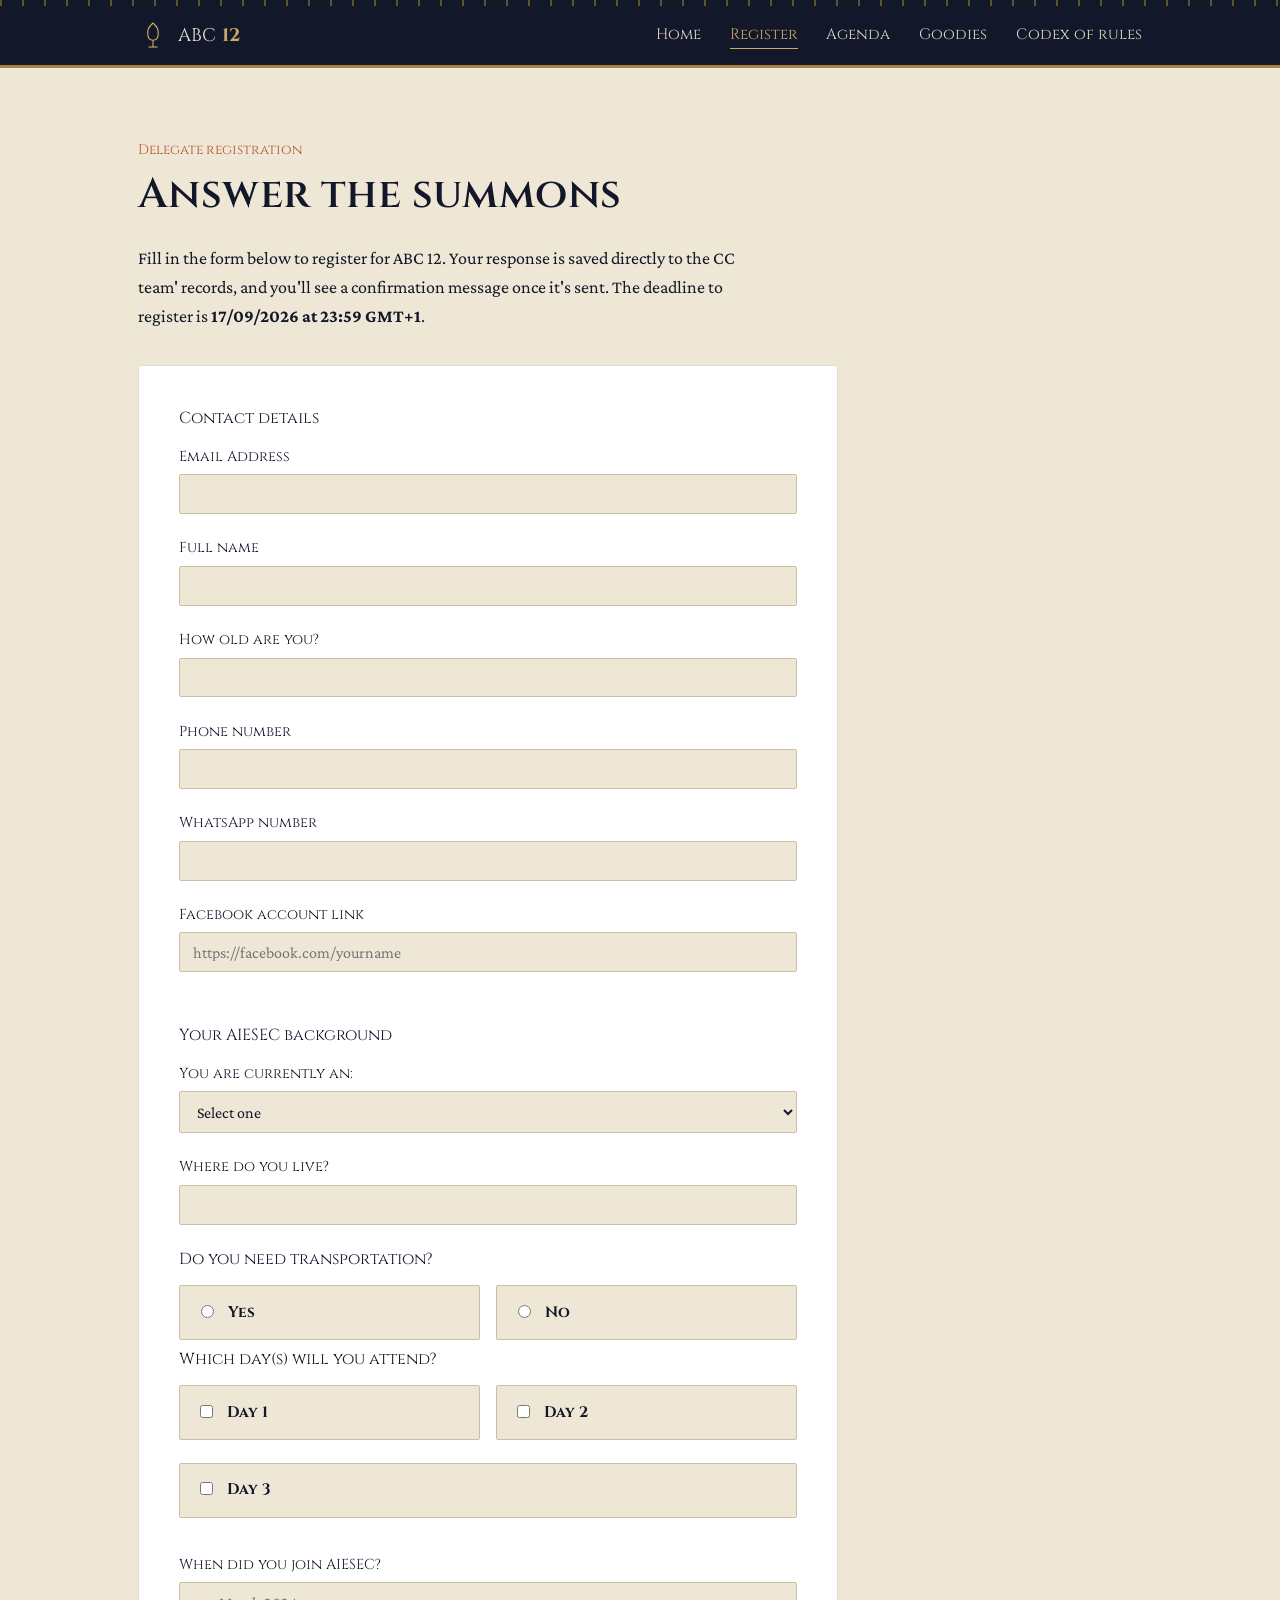
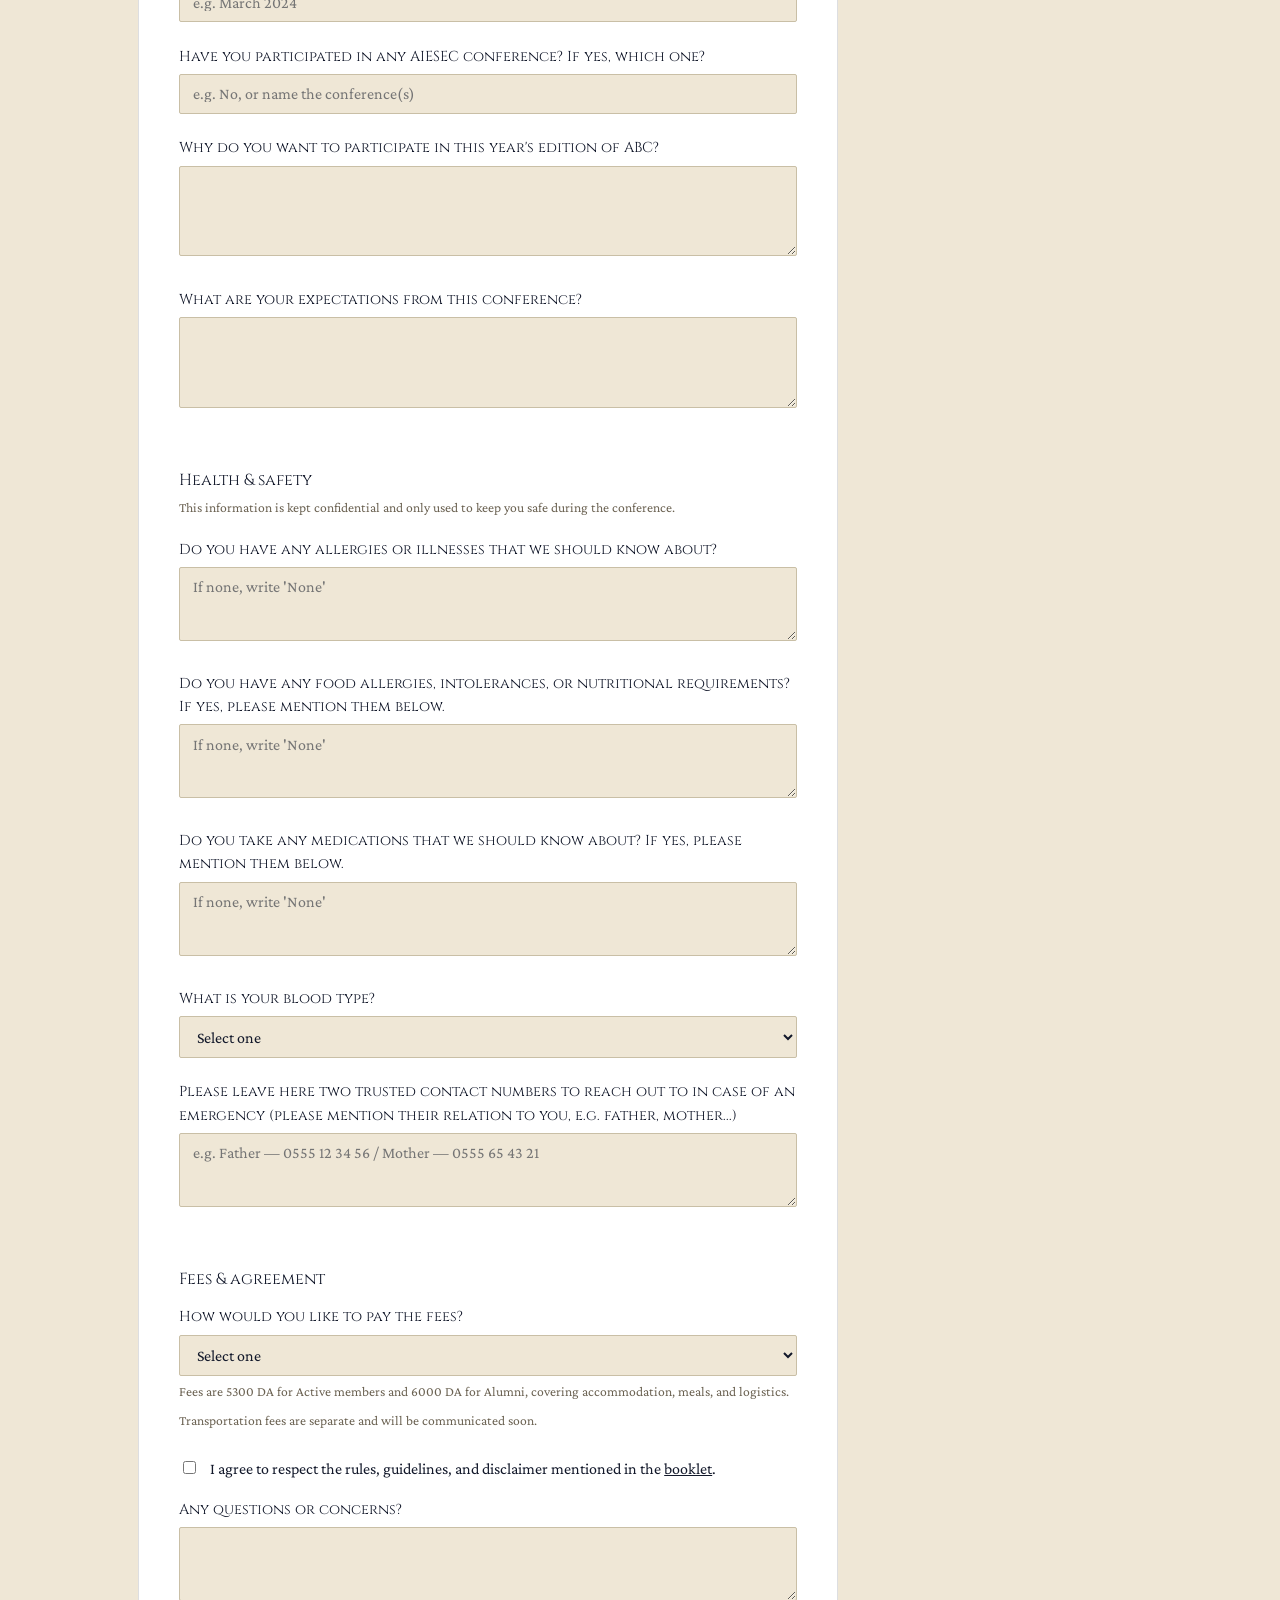
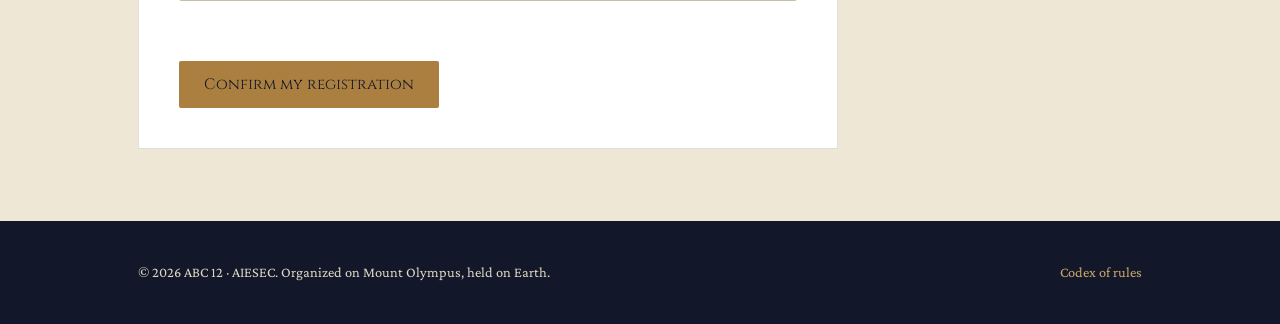
==== commit efc15460: "Update register.html" ====
--- a/register.html
+++ b/register.html
@@ -102,6 +102,24 @@
             </label>
           </div>
         </fieldset>
+        <fieldset id="attendance-days-field">
+          <legend>Which day(s) will you attend?</legend>
+          <div class="choice-row" role="group" aria-label="Which day(s) will you attend?">
+            <label class="choice">
+              <input type="checkbox" name="attendDay1" value="Yes">
+              <span><strong>Day 1</strong></span>
+            </label>
+            <label class="choice">
+              <input type="checkbox" name="attendDay2" value="Yes">
+              <span><strong>Day 2</strong></span>
+            </label>
+            <label class="choice">
+              <input type="checkbox" name="attendDay3" value="Yes">
+              <span><strong>Day 3</strong></span>
+            </label>
+          </div>
+          <p id="attendance-days-error" class="hint" style="display:none; color: var(--clay);">Please select at least one day.</p>
+        </fieldset>
         <div class="field">
           <label for="joinDate">When did you join AIESEC?</label>
           <input type="text" id="joinDate" name="joinDate" placeholder="e.g. March 2024" required>
@@ -201,6 +219,7 @@
           <tr><th>Email</th><td id="conf-email"></td></tr>
           <tr><th>Phone</th><td id="conf-phone"></td></tr>
           <tr><th>Needs transportation</th><td id="conf-needsTransport"></td></tr>
+          <tr><th>Attending</th><td id="conf-attendanceDays"></td></tr>
           <tr><th>Payment method</th><td id="conf-paymentMethod"></td></tr>
           <tr><th>Dates</th><td>24, 25 &amp; 26 September 2026</td></tr>
           <tr><th>Venue</th><td>Auberge de Jeunesse Djurdjura — Ain El Hammam (ex Michelet)</td></tr>
--- a/style.css
+++ b/style.css
@@ -426,6 +426,35 @@
 .form-status.error { background: #f6e6e0; border: 1px solid var(--clay); color: #7a3018; }
 .form-status.loading { background: var(--marble-dim); border: 1px solid var(--ink-line); }
 
+.confirmation-panel {
+  background: #fff;
+  border: 1px solid var(--ink-line);
+  border-top: 4px solid var(--bronze);
+  padding: clamp(1.5rem, 4vw, 2.5rem);
+  border-radius: var(--radius);
+  max-width: 700px;
+}
+.confirmation-head { display: flex; align-items: center; gap: 0.9rem; margin-bottom: 1.6rem; }
+.confirmation-check {
+  width: 42px; height: 42px; border-radius: 50%;
+  background: var(--laurel); color: #fff;
+  display: flex; align-items: center; justify-content: center; flex-shrink: 0;
+}
+.confirmation-code { font-family: var(--font-ui); color: var(--clay); letter-spacing: 0.03em; }
+.confirmation-table { width: 100%; border-collapse: collapse; margin: 1.4rem 0; }
+.confirmation-table th, .confirmation-table td {
+  text-align: left; padding: 0.55rem 0.4rem; border-bottom: 1px solid var(--ink-line);
+  font-size: 0.98rem; vertical-align: top;
+}
+.confirmation-table th { font-family: var(--font-ui); font-weight: 500; color: #6b6252; width: 42%; }
+.confirmation-actions { display: flex; gap: 1rem; flex-wrap: wrap; margin-top: 1.6rem; }
+@media print {
+  .site-header, .site-footer, .confirmation-actions, .hero, .nav-toggle { display: none !important; }
+  section { padding: 0; }
+  body { background: #fff; }
+  .confirmation-panel { border: none; padding: 0; max-width: none; }
+}
+
 /* ---------------- Agenda path ---------------- */
 
 .labor-path {
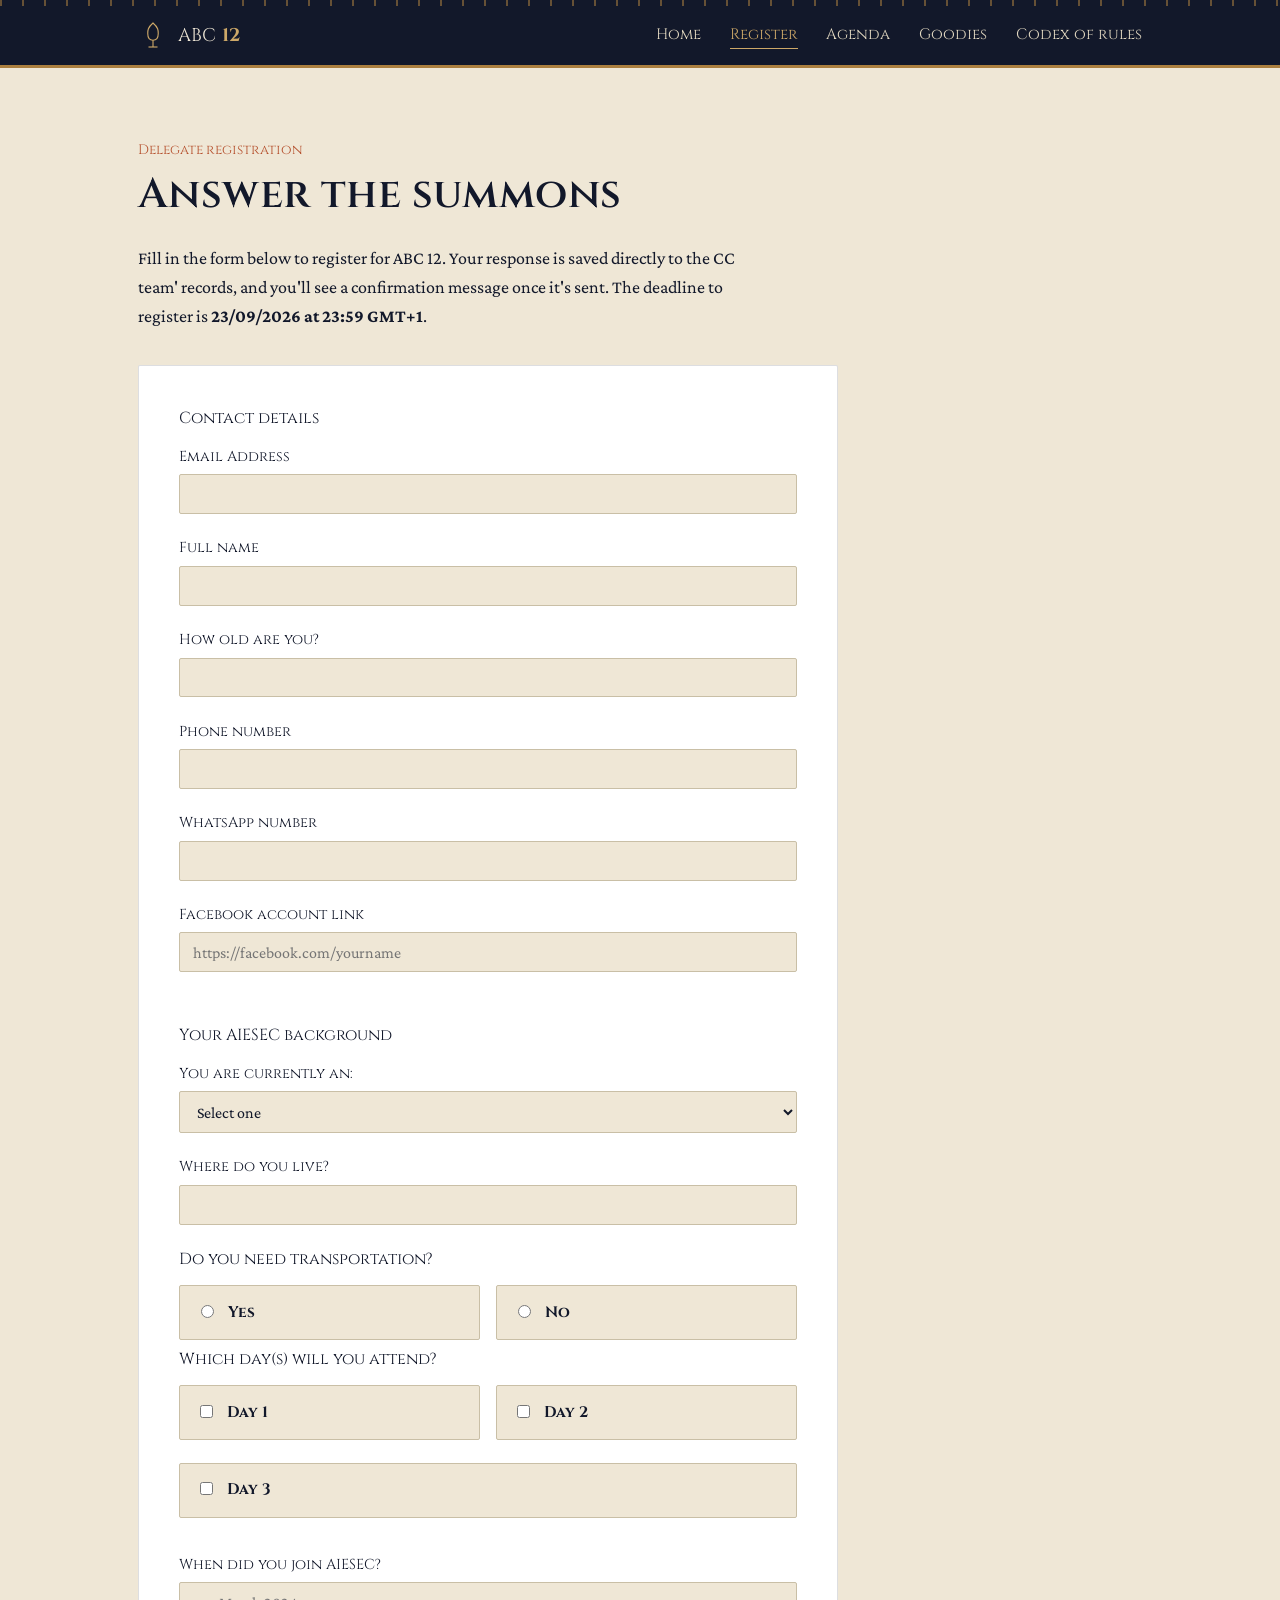
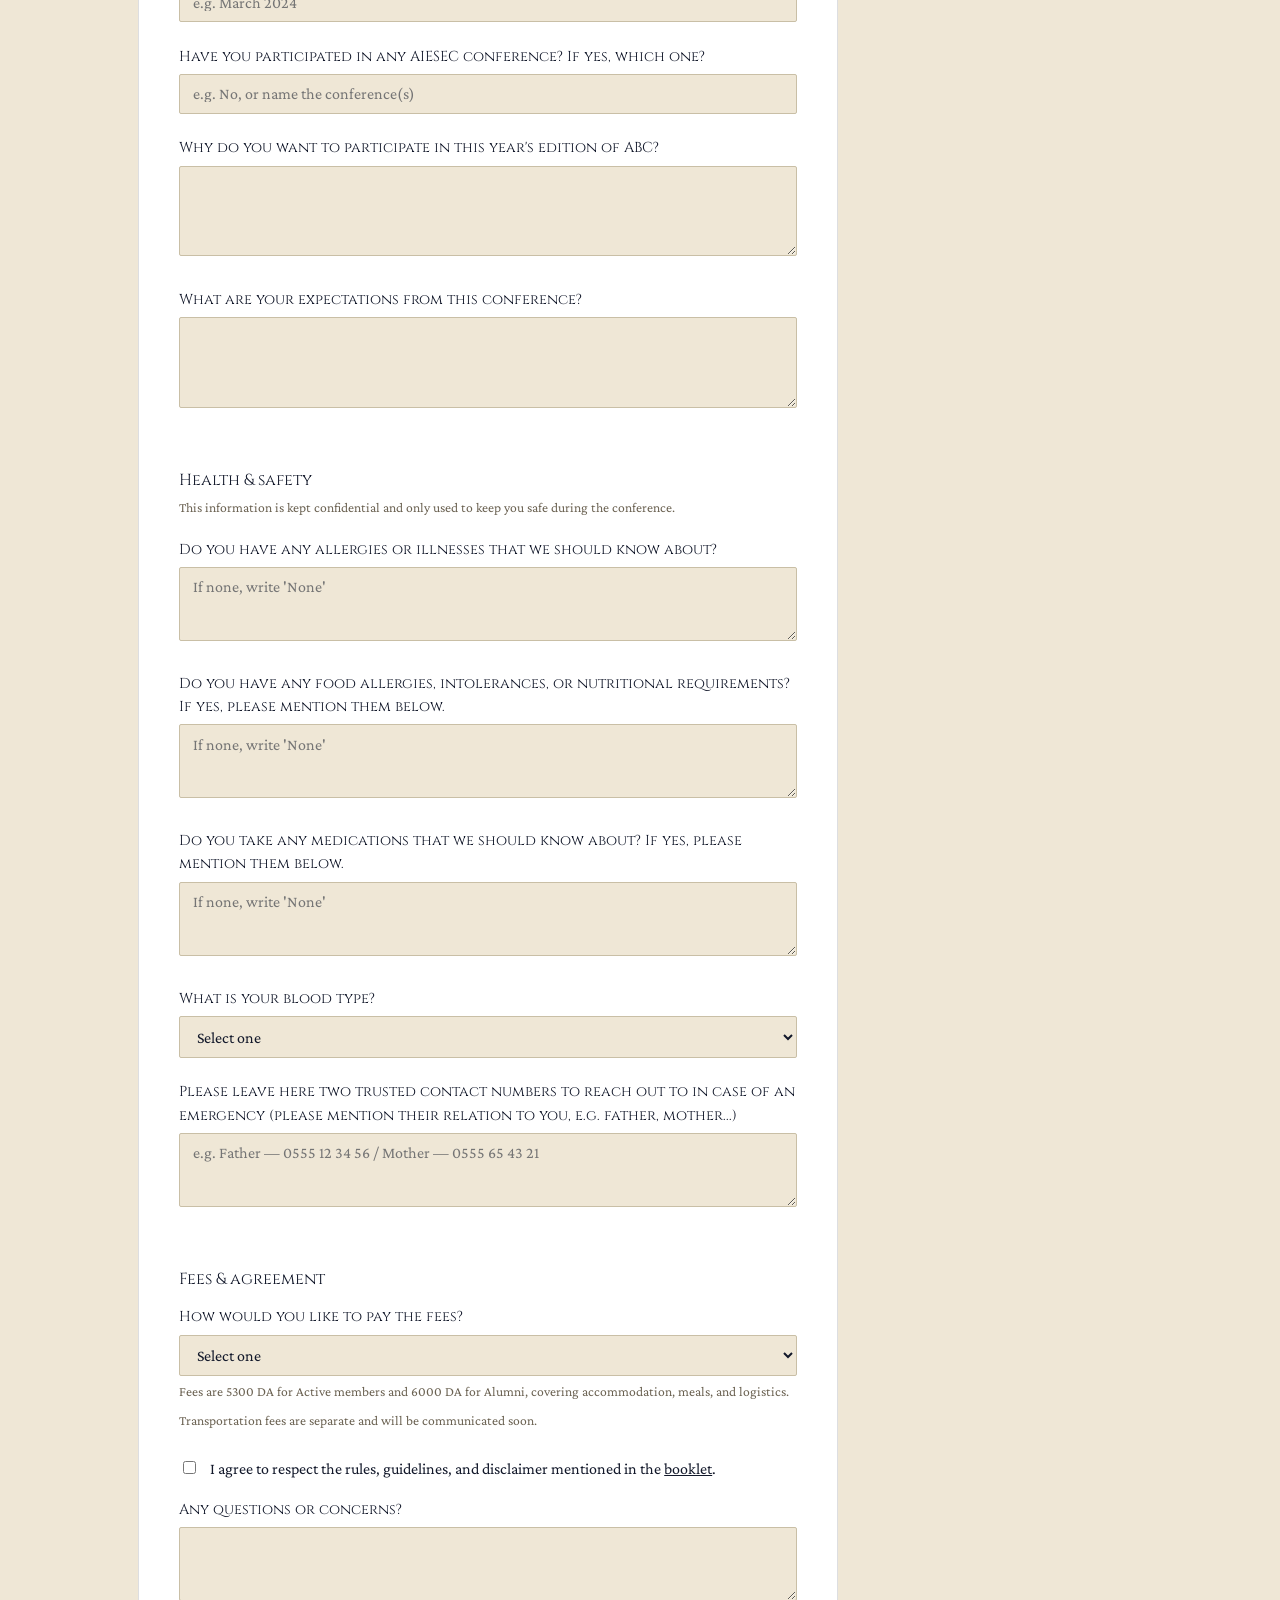
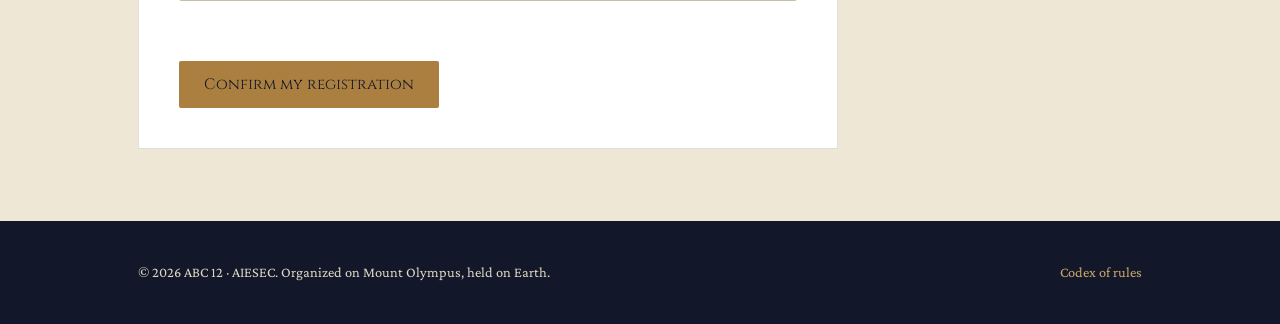
==== commit 9be70f71: "Update register.html" ====
--- a/register.html
+++ b/register.html
@@ -38,7 +38,7 @@
     <div class="section-head">
       <span class="eyebrow">Delegate registration</span>
       <h1 style="font-size:clamp(1.8rem,4vw,2.6rem);">Answer the summons</h1>
-      <p>Fill in the form below to register for ABC 12. Your response is saved directly to the CC team' records, and you'll see a confirmation message once it's sent. The deadline to register is <strong>17/09/2026 at 23:59 GMT+1</strong>.</p>
+      <p>Fill in the form below to register for ABC 12. Your response is saved directly to the CC team' records, and you'll see a confirmation message once it's sent. The deadline to register is <strong>23/09/2026 at 23:59 GMT+1</strong>.</p>
     </div>
 
     <form id="registration-form" class="form-card" novalidate>
@@ -188,7 +188,7 @@
         </div>
         <div class="check-row">
           <input type="checkbox" id="agreeRules" name="agreeRules" value="Yes" required>
-          <label for="agreeRules">I agree to respect the rules, guidelines, and disclaimer mentioned in the <a href="https://canva.link/16y2qtwzbtka6yv" target="_blank" rel="noopener">booklet</a>.</label>
+          <label for="agreeRules">I agree to respect the rules, guidelines, and disclaimer mentioned in the <a href="https://drive.google.com/file/d/1atwc0b6l0w-cm8NyksH_HFOOQr04Oe2t/view?usp=sharing" target="_blank" rel="noopener">booklet</a>.
         </div>
         <div class="field">
           <label for="questionsConcerns">Any questions or concerns?</label>
